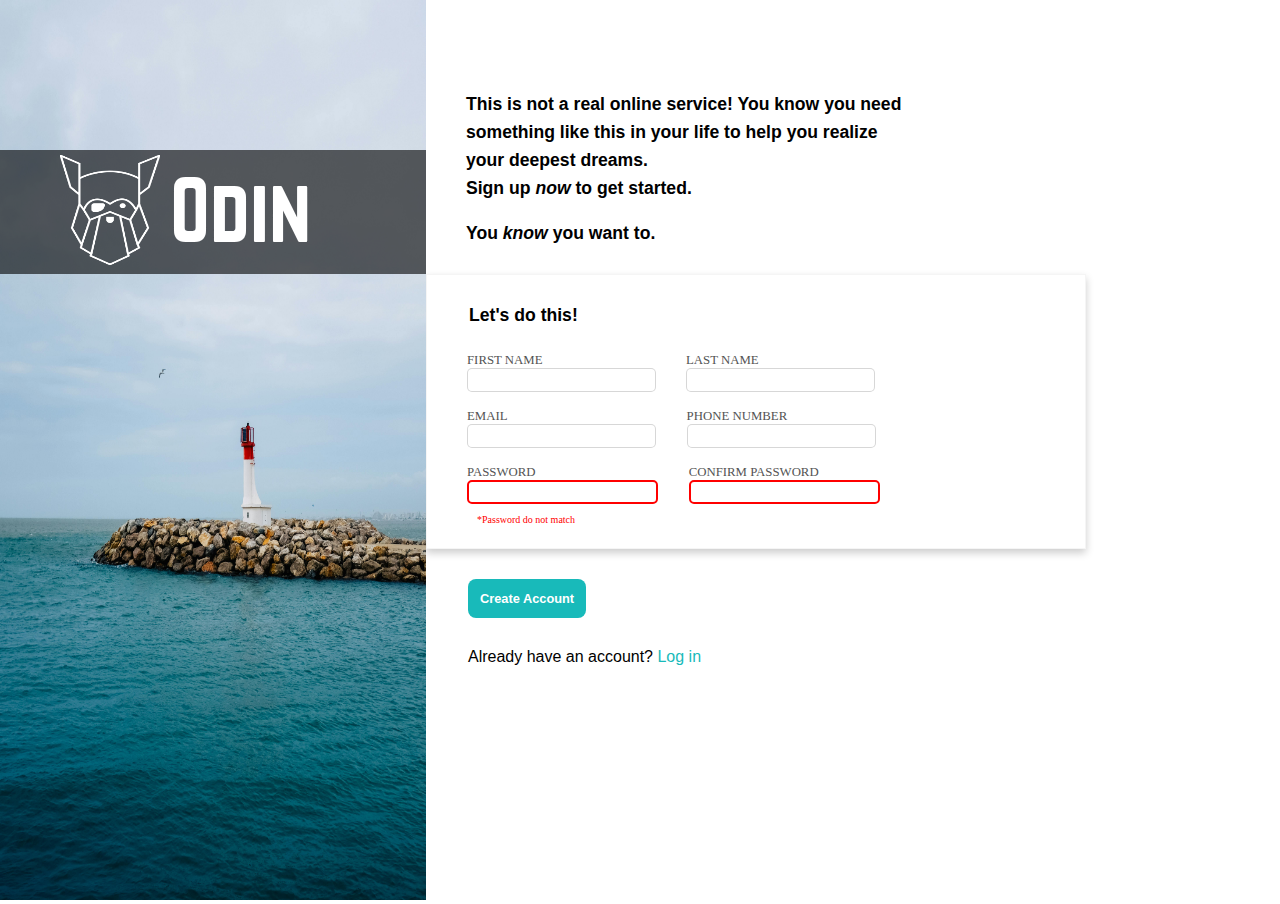
==== index.html @ 23395f9b "Add sign up form" ====
<!DOCTYPE html>
<html lang="en">
  <head>
    <meta charset="UTF-8" />
    <meta name="viewport" content="width=device-width, initial-scale=1.0" />
    <title>Sign Up</title>
    <link rel="stylesheet" href="styles.css" />
  </head>
  <body>
    <div class="wrapper">
      <div class="wrapper-left">
        <img src="ocean.jpg" alt="ocean" />
        <div class="logo">
          <img src="odin-lined.png" alt="logo" id="logo" />
        </div>
        <div class="text-logo">
          <p>Odin</p>
        </div>
      </div>

      <div class="wrapper-right">
        <form action="#">
          <p class="para">
            This is not a real online service! You know you need something like
            this in your life to help you realize your deepest dreams.
            <br />Sign up <em>now</em> to get started.<br />
          </p>
          <text>You <em>know</em> you want to.</text>
          <fieldset>
            <p>Let's do this!</p>
            <div class="f-wrapper">
              <div class="first-row">
                <div class="fname">
                  <label for="fname">FIRST NAME</label>
                  <input type="text" name="fname" id="fname" />
                </div>
                <div class="lname">
                  <label for="lname">LAST NAME</label>
                  <input type="text" name="lname" id="lname" />
                </div>
              </div>
              <div class="second-row">
                <div class="email">
                  <label for="email">EMAIL</label>
                  <input type="mail" name="email id="email">
                </div>
                <div>
                  <label for="pnumber">PHONE NUMBER</label>
                  <input type="number" name="pnumber" id="pnumber" />
                </div>
              </div>
              <div class="third-row">
                <div class="pwd">
                  <label for="pwd">PASSWORD</label>
                  <input type="password" name="pwd" id="pwd" required/>
                  <span></span>
                </div>
                <div>
                  <label for="cpwd">CONFIRM PASSWORD</label>
                  <input type="password" name="cpwd" id="cpwd" required />
                </div>
              </div>
            </div>
          </fieldset>
          <div>
            <button>
                Create Account
            </button>
          </div>
          <p class="login">Already have an account? <span id="login">Log in</span></p>
        </form>
      </div>
    </div>
  </body>
</html>
---- styles.css ----
@font-face {
  font-family: "norwesterregular";
  src: url("fonts/norwester-webfont.woff2") format("woff2"),
    url("fonts/norwester-webfont.woff") format("woff");
  font-weight: normal;
  font-style: normal;
}

*,
*::before,
*::after {
  box-sizing: border-box;
}

* {
  margin: 0;
}
body {
  height: 100vh;
  margin: 0px 450px 0px 0px;
}

div.wrapper-left img {
  width: 426px;
  height: 100vh;
  position: relative;
}
.logo {
  position: absolute;
  top: 150px;
  background-color: rgba(0, 0, 0, 0.607);
  width: 426px;
  padding: 5px;
  padding-left: 60px;
}
#logo {
  width: 100px;
  height: 110px;
}

.text-logo {
  position: absolute;
  top: 172px;
  left: 170px;

  font-family: "norwesterregular";
  font-size: 5rem;
  color: white;
}

div.wrapper {
  display: flex;
  background-color: white;
}

div.wrapper-right .para {
  margin: 40px;
  margin-top: 90px;
  margin-right: 170px;
  margin-bottom: 21px;
  font-family: Arial, Helvetica, sans-serif;
  font-size: 1.1rem;
  line-height: 28px;
  font-weight: 700px;
  font-weight: bold;
}

text {
  font-weight: bold;
  margin: 40px;
  font-family: Arial, Helvetica, sans-serif;
  font-size: 1.1rem;
}

fieldset {
  margin-top: 30px;
  padding: 30px;
  border: 1px solid whitesmoke;
  box-shadow: 0px 4px 8px 0px rgba(0, 0, 0, 0.2);
}
fieldset p {
  margin-bottom: 24px;
  font-family: Arial, Helvetica, sans-serif;
  font-size: 1.1rem;
  font-weight: bold;
  margin-left: 12px;
}
.f-wrapper {
  margin-left: 10px;
  margin-bottom: -10px;
  padding-right: 100px;
}
.first-row,
.second-row,
.third-row {
  display: flex;
  margin: 0px 30px 14px 0px;
}
.fname {
  margin-right: 30px;
}
.lname {
  margin-right: 50px;
}
.email {
  margin-right: 30px;
}

.pwd {
  margin-right: 30px;
}

label {
  padding-left: -5px;
  font-size: 0.8rem;
  color: rgb(83, 83, 83);
}

input {
  appearance: none;
}

input {
  border: 1px solid #70707048;
  border-radius: 5px;
  height: 24px;
  padding: 5px;
}

input:hover,
:focus {
  box-shadow: 1.2px 1.2px 1.2px rgba(65, 65, 65, 0.625);
  border: 1px solid blue;
  outline: none;
}

button {
  margin: 30px;
  margin-left: 42px;
  border-radius: 8px;
  padding: 12px;
  border: 1px;
  background-color: rgb(24, 186, 186);
  color: white;
  font-weight: bold;
  font-family: Arial, Helvetica, sans-serif;
  font-size: 0.8rem;
}

.login {
  font-weight: 500px;
  margin-left: 42px;
  font-family: Arial, Helvetica, sans-serif;
}

span#login {
  color: rgb(24, 186, 186);
}

input + span {
  display: flex;
  position: relative;
  height: 10px;
}

input + span::before {
  position: absolute;
  right: 100px;
  top: 10px;
  left: 10px;
  width: 200px;
  color: red;
}
input:invalid {
  border: 2px solid red;
}

input:invalid + span::before {
  content: "*Password do not match";
  font-size: 10px;
}

input:valid + span::after {
  content: " ";
}
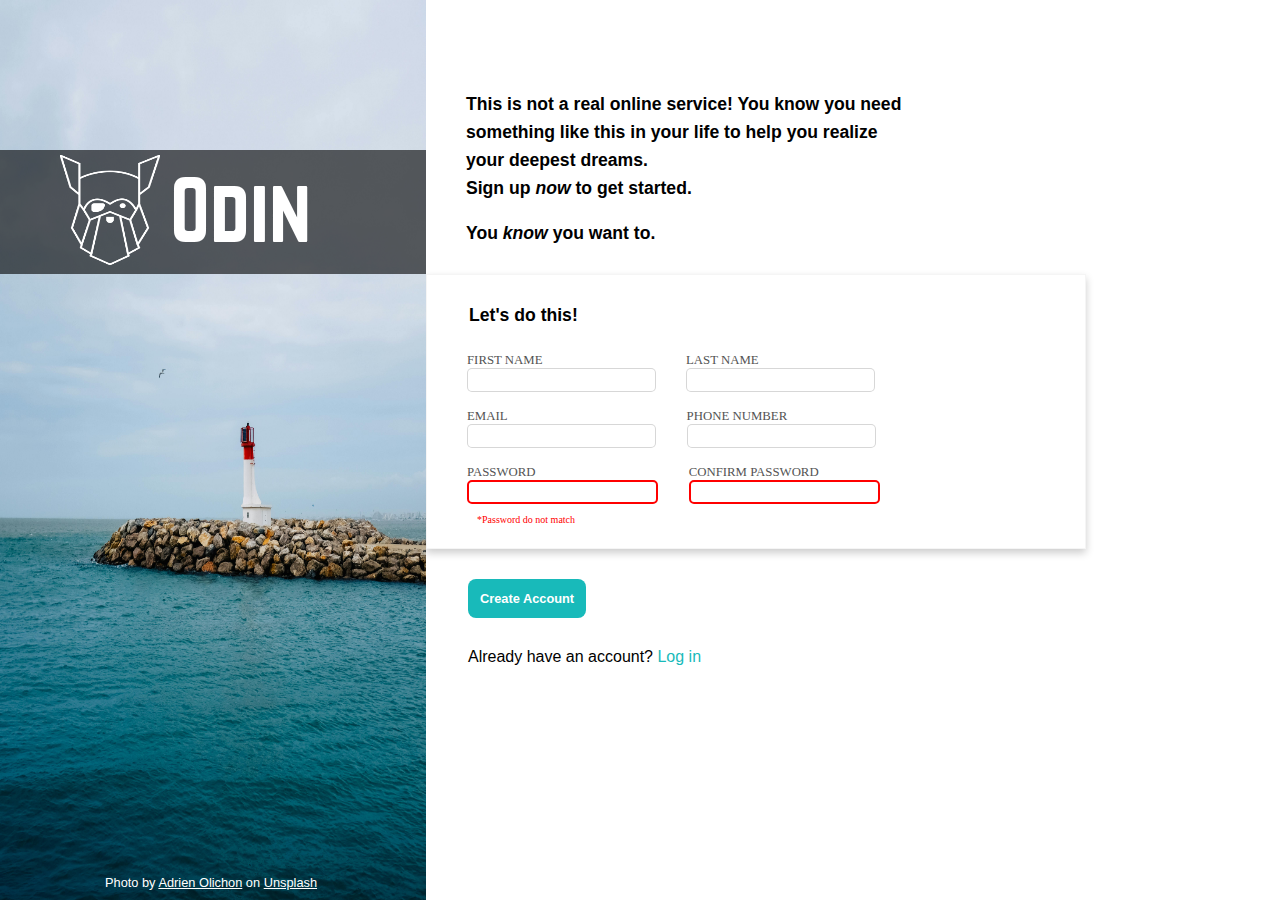
==== commit 5a4fc426: "Add a text to credit the owner of the photo" ====
--- a/index.html
+++ b/index.html
@@ -15,6 +15,10 @@
         </div>
         <div class="text-logo">
           <p>Odin</p>
+        </div>
+        <div class="copyright-text">
+          Photo by <a href="https://www.pexels.com/@adrien-olichon-1257089/">Adrien Olichon</a> 
+          on <a href="https://www.pexels.com/photo/pier-with-lighthouse-and-breakwater-on-sea-shore-19059889/">Unsplash</a>
         </div>
       </div>
 
--- a/styles.css
+++ b/styles.css
@@ -36,6 +36,20 @@
 #logo {
   width: 100px;
   height: 110px;
+}
+
+div.copyright-text{
+  position: absolute;
+  bottom: 10px;
+  left: 105px;
+  color: white;
+  font-size: 0.8rem;
+  font-family: Arial, Helvetica, sans-serif;
+}
+
+a{
+  color: white;
+
 }
 
 .text-logo {
